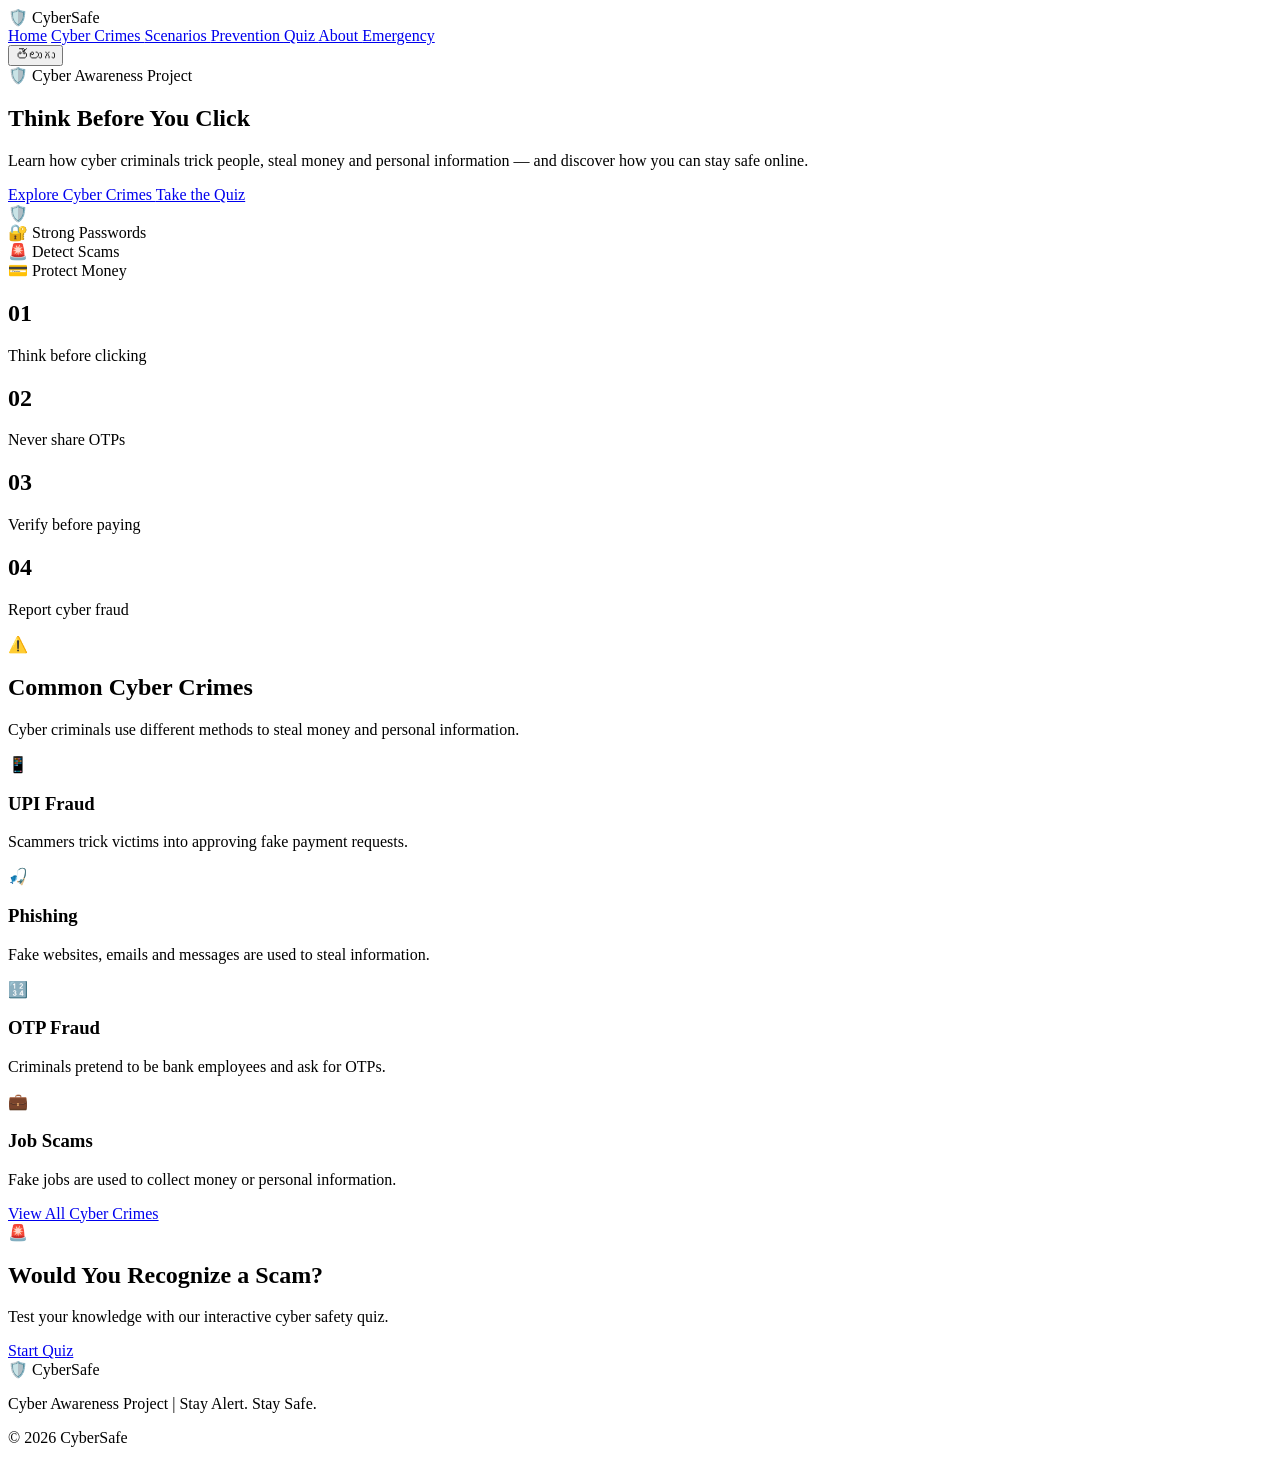
==== index.html @ 2a4e12ca "Add files via upload Initial Cybersafe website" ====
<!DOCTYPE html>
<html lang="en">
<head>
    <meta charset="UTF-8">
    <meta name="viewport" content="width=device-width, initial-scale=1.0">

    <title>CyberSafe | Cyber Crime Awareness</title>

    <link rel="stylesheet" href="css/style.css">

    <link rel="preconnect" href="https://fonts.googleapis.com">
    <link rel="preconnect" href="https://fonts.gstatic.com" crossorigin>
    <link href="https://fonts.googleapis.com/css2?family=Inter:wght@400;500;600;700;800&display=swap" rel="stylesheet">
</head>

<body>

<header class="navbar">

    <div class="logo">
        <span>🛡️</span>
        CyberSafe
    </div>

   <nav>
    <a href="index.html" data-en="Home" data-te="హోమ్">Home</a>

    <a href="crimes.html"
       data-en="Cyber Crimes"
       data-te="సైబర్ నేరాలు">
        Cyber Crimes
    </a>

    <a href="scenarios.html"
       data-en="Scenarios"
       data-te="సందర్భాలు">
        Scenarios
    </a>

    <a href="prevention.html"
       data-en="Prevention"
       data-te="నివారణ">
        Prevention
    </a>

    <a href="quiz.html"
       data-en="Quiz"
       data-te="క్విజ్">
        Quiz
    </a>

    <a href="about.html"
       data-en="About"
       data-te="గురించి">
        About
    </a>

    <a href="emergency.html"
       data-en="Emergency"
       data-te="ఎమర్జెన్సీ">
        Emergency
    </a>
</nav>

    <button id="languageBtn" class="language-btn">
        తెలుగు
    </button>

</header>


<main>

    <!-- HERO -->

    <section class="hero">

        <div class="hero-content">

            <div class="badge">
                🛡️ Cyber Awareness Project
            </div>

            <h1 data-en="Think Before You Click"
                data-te="క్లిక్ చేసే ముందు ఆలోచించండి">
                Think Before You Click
            </h1>

            <p data-en="Learn how cyber criminals trick people, steal money and personal information — and discover how you can stay safe online."
               data-te="సైబర్ నేరగాళ్లు ప్రజలను ఎలా మోసం చేస్తారు, డబ్బు మరియు వ్యక్తిగత సమాచారాన్ని ఎలా దొంగిలిస్తారు తెలుసుకోండి — ఆన్‌లైన్‌లో ఎలా సురక్షితంగా ఉండాలో తెలుసుకోండి.">
                Learn how cyber criminals trick people, steal money and personal information — and discover how you can stay safe online.
            </p>

            <div class="hero-buttons">

                <a href="crimes.html" class="btn primary"
                   data-en="Explore Cyber Crimes"
                   data-te="సైబర్ నేరాలను తెలుసుకోండి">
                    Explore Cyber Crimes
                </a>

                <a href="quiz.html" class="btn secondary"
                   data-en="Take the Quiz"
                   data-te="క్విజ్ ప్రారంభించండి">
                    Take the Quiz
                </a>

            </div>

        </div>

        <div class="hero-visual">

            <div class="shield">
                🛡️
            </div>

            <div class="floating-card card-one">
                🔐 Strong Passwords
            </div>

            <div class="floating-card card-two">
                🚨 Detect Scams
            </div>

            <div class="floating-card card-three">
                💳 Protect Money
            </div>

        </div>

    </section>


    <!-- STATISTICS -->

    <section class="stats">

        <div class="stat">
            <h2>01</h2>
            <p data-en="Think before clicking"
               data-te="క్లిక్ చేసే ముందు ఆలోచించండి">
                Think before clicking
            </p>
        </div>

        <div class="stat">
            <h2>02</h2>
            <p data-en="Never share OTPs"
               data-te="OTPలను ఎప్పుడూ పంచుకోవద్దు">
                Never share OTPs
            </p>
        </div>

        <div class="stat">
            <h2>03</h2>
            <p data-en="Verify before paying"
               data-te="చెల్లించే ముందు ధృవీకరించండి">
                Verify before paying
            </p>
        </div>

        <div class="stat">
            <h2>04</h2>
            <p data-en="Report cyber fraud"
               data-te="సైబర్ మోసాన్ని నివేదించండి">
                Report cyber fraud
            </p>
        </div>

    </section>


    <!-- CYBER CRIMES -->

    <section class="section">

        <div class="section-heading">

            <span>⚠️</span>

            <h2 data-en="Common Cyber Crimes"
                data-te="సాధారణ సైబర్ నేరాలు">
                Common Cyber Crimes
            </h2>

            <p data-en="Cyber criminals use different methods to steal money and personal information."
               data-te="సైబర్ నేరగాళ్లు డబ్బు మరియు వ్యక్తిగత సమాచారాన్ని దొంగిలించడానికి వివిధ పద్ధతులను ఉపయోగిస్తారు.">
                Cyber criminals use different methods to steal money and personal information.
            </p>

        </div>


        <div class="crime-grid">

            <div class="crime-card">
                <div class="crime-icon">📱</div>
                <h3 data-en="UPI Fraud" data-te="UPI మోసం">UPI Fraud</h3>
                <p data-en="Scammers trick victims into approving fake payment requests."
                   data-te="నకిలీ చెల్లింపు అభ్యర్థనలను ఆమోదించేలా మోసగాళ్లు బాధితులను మోసం చేస్తారు.">
                    Scammers trick victims into approving fake payment requests.
                </p>
            </div>


            <div class="crime-card">
                <div class="crime-icon">🎣</div>
                <h3 data-en="Phishing" data-te="ఫిషింగ్">Phishing</h3>
                <p data-en="Fake websites, emails and messages are used to steal information."
                   data-te="సమాచారాన్ని దొంగిలించడానికి నకిలీ వెబ్‌సైట్లు, ఇమెయిల్స్ మరియు సందేశాలను ఉపయోగిస్తారు.">
                    Fake websites, emails and messages are used to steal information.
                </p>
            </div>


            <div class="crime-card">
                <div class="crime-icon">🔢</div>
                <h3 data-en="OTP Fraud" data-te="OTP మోసం">OTP Fraud</h3>
                <p data-en="Criminals pretend to be bank employees and ask for OTPs."
                   data-te="నేరగాళ్లు బ్యాంక్ ఉద్యోగులుగా నటించి OTPలను అడుగుతారు.">
                    Criminals pretend to be bank employees and ask for OTPs.
                </p>
            </div>


            <div class="crime-card">
                <div class="crime-icon">💼</div>
                <h3 data-en="Job Scams" data-te="ఉద్యోగ మోసాలు">Job Scams</h3>
                <p data-en="Fake jobs are used to collect money or personal information."
                   data-te="నకిలీ ఉద్యోగాల పేరుతో డబ్బు లేదా వ్యక్తిగత సమాచారాన్ని సేకరిస్తారు.">
                    Fake jobs are used to collect money or personal information.
                </p>
            </div>

        </div>

        <div class="center-button">

            <a href="crimes.html" class="btn primary"
               data-en="View All Cyber Crimes"
               data-te="అన్ని సైబర్ నేరాలను చూడండి">
                View All Cyber Crimes
            </a>

        </div>

    </section>


    <!-- WARNING -->

    <section class="warning-section">

        <div class="warning-icon">
            🚨
        </div>

        <div>

            <h2 data-en="Would You Recognize a Scam?"
                data-te="మీరు మోసాన్ని గుర్తించగలరా?">
                Would You Recognize a Scam?
            </h2>

            <p data-en="Test your knowledge with our interactive cyber safety quiz."
               data-te="మా ఇంటరాక్టివ్ సైబర్ సేఫ్టీ క్విజ్‌తో మీ జ్ఞానాన్ని పరీక్షించుకోండి.">
                Test your knowledge with our interactive cyber safety quiz.
            </p>

        </div>

        <a href="quiz.html" class="btn light"
           data-en="Start Quiz"
           data-te="క్విజ్ ప్రారంభించండి">
            Start Quiz
        </a>

    </section>

</main>


<footer>

    <div class="footer-logo">
        🛡️ CyberSafe
    </div>

    <p data-en="Cyber Awareness Project | Stay Alert. Stay Safe."
       data-te="సైబర్ అవగాహన ప్రాజెక్ట్ | అప్రమత్తంగా ఉండండి. సురక్షితంగా ఉండండి.">
        Cyber Awareness Project | Stay Alert. Stay Safe.
    </p>

    <p>© 2026 CyberSafe</p>

</footer>


<script src="js/language.js"></script>
<script src="js/main.js"></script>

</body>
</html>
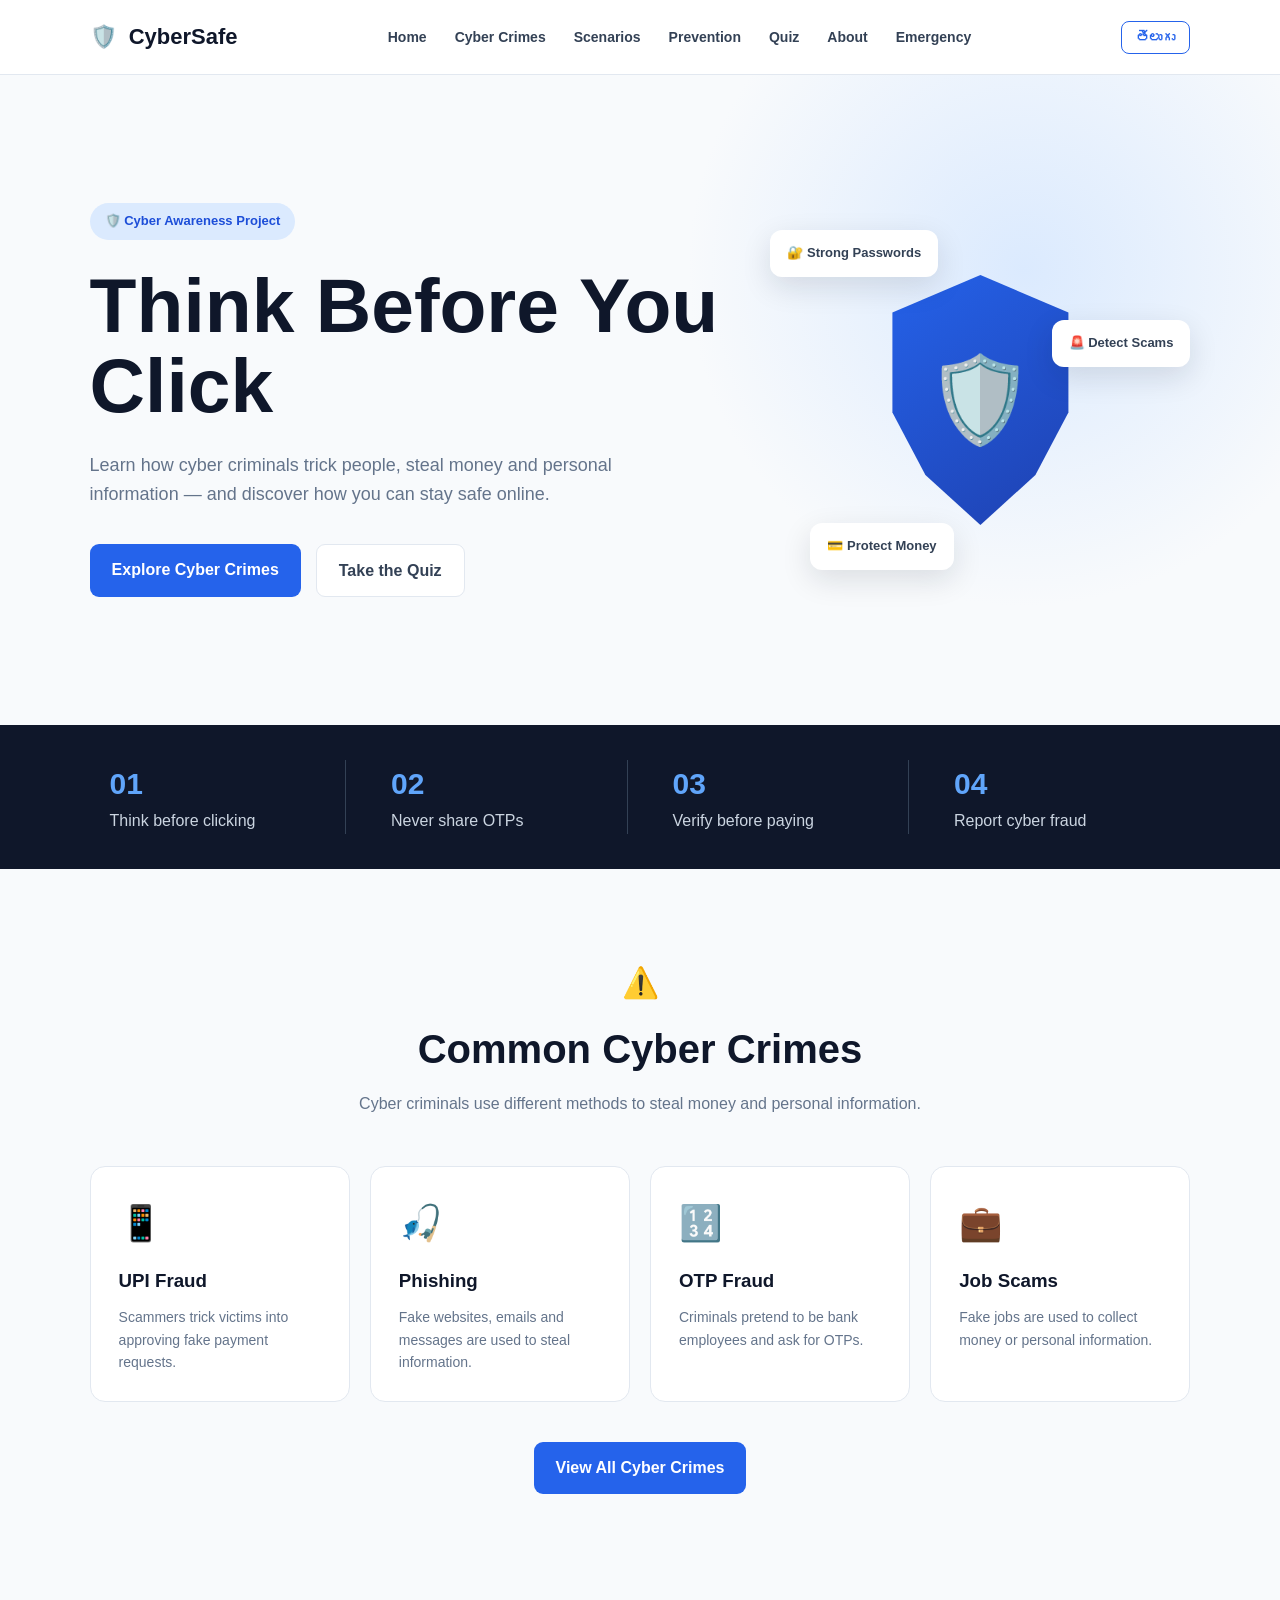
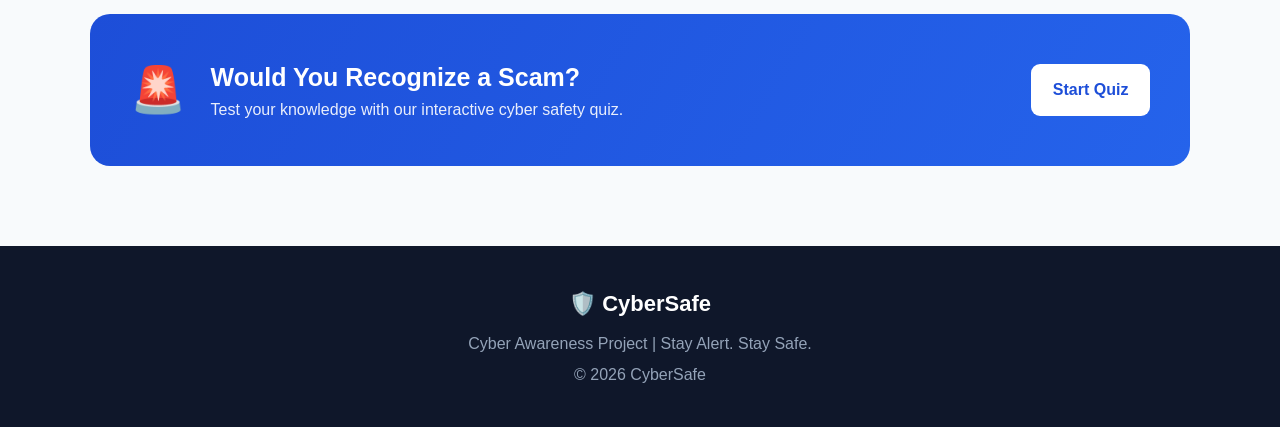
==== commit 57658f67: "fix stylesheet path" ====
--- a/index.html
+++ b/index.html
@@ -6,7 +6,7 @@
 
     <title>CyberSafe | Cyber Crime Awareness</title>
 
-    <link rel="stylesheet" href="css/style.css">
+    <link rel="stylesheet" href="style.css">
 
     <link rel="preconnect" href="https://fonts.googleapis.com">
     <link rel="preconnect" href="https://fonts.gstatic.com" crossorigin>
@@ -297,8 +297,8 @@
 </footer>
 
 
-<script src="js/language.js"></script>
-<script src="js/main.js"></script>
+<script src="language.js"></script>
+<script src="main.js"></script>
 
 </body>
-</html>+</html>
--- a/style.css
+++ b/style.css
@@ -0,0 +1,452 @@
+* {
+    margin: 0;
+    padding: 0;
+    box-sizing: border-box;
+}
+
+:root {
+    --primary: #2563eb;
+    --dark: #0f172a;
+    --dark2: #1e293b;
+    --text: #334155;
+    --light: #f8fafc;
+    --white: #ffffff;
+    --danger: #ef4444;
+    --border: #e2e8f0;
+}
+
+body {
+    font-family: "Inter", sans-serif;
+    background: #f8fafc;
+    color: var(--text);
+    line-height: 1.6;
+}
+
+a {
+    text-decoration: none;
+    color: inherit;
+}
+
+
+/* NAVBAR */
+
+.navbar {
+    height: 75px;
+    background: white;
+    display: flex;
+    align-items: center;
+    justify-content: space-between;
+    padding: 0 7%;
+    border-bottom: 1px solid var(--border);
+    position: sticky;
+    top: 0;
+    z-index: 1000;
+}
+
+.logo {
+    font-size: 22px;
+    font-weight: 800;
+    color: var(--dark);
+}
+
+.logo span {
+    margin-right: 6px;
+}
+
+.navbar nav {
+    display: flex;
+    gap: 28px;
+}
+
+.navbar nav a {
+    font-size: 14px;
+    font-weight: 600;
+    transition: 0.3s;
+}
+
+.navbar nav a:hover {
+    color: var(--primary);
+}
+
+.language-btn {
+    border: 1px solid var(--primary);
+    background: white;
+    color: var(--primary);
+    padding: 8px 14px;
+    border-radius: 8px;
+    cursor: pointer;
+    font-weight: 600;
+}
+
+
+/* HERO */
+
+.hero {
+    min-height: 650px;
+    padding: 80px 7%;
+    display: flex;
+    align-items: center;
+    justify-content: space-between;
+    background:
+        radial-gradient(circle at 80% 30%, #dbeafe, transparent 30%),
+        #f8fafc;
+}
+
+.hero-content {
+    max-width: 650px;
+}
+
+.badge {
+    display: inline-block;
+    background: #dbeafe;
+    color: #1d4ed8;
+    padding: 8px 15px;
+    border-radius: 30px;
+    font-size: 13px;
+    font-weight: 600;
+    margin-bottom: 25px;
+}
+
+.hero h1 {
+    font-size: clamp(45px, 6vw, 78px);
+    line-height: 1.05;
+    color: var(--dark);
+    margin-bottom: 25px;
+    font-weight: 800;
+}
+
+.hero p {
+    font-size: 18px;
+    max-width: 600px;
+    margin-bottom: 35px;
+    color: #64748b;
+}
+
+.hero-buttons {
+    display: flex;
+    gap: 15px;
+}
+
+.btn {
+    display: inline-block;
+    padding: 13px 22px;
+    border-radius: 9px;
+    font-weight: 600;
+    transition: 0.3s;
+}
+
+.btn:hover {
+    transform: translateY(-3px);
+}
+
+.primary {
+    background: var(--primary);
+    color: white;
+}
+
+.secondary {
+    border: 1px solid var(--border);
+    background: white;
+}
+
+.light {
+    background: white;
+    color: #1d4ed8;
+}
+
+
+/* HERO VISUAL */
+
+.hero-visual {
+    width: 420px;
+    height: 420px;
+    position: relative;
+    display: flex;
+    align-items: center;
+    justify-content: center;
+}
+
+.shield {
+    width: 220px;
+    height: 250px;
+    background: linear-gradient(145deg, #2563eb, #1e40af);
+    clip-path: polygon(
+        50% 0%,
+        90% 15%,
+        90% 55%,
+        75% 80%,
+        50% 100%,
+        25% 80%,
+        10% 55%,
+        10% 15%
+    );
+    display: flex;
+    justify-content: center;
+    align-items: center;
+    font-size: 85px;
+    filter: drop-shadow(0 20px 30px rgba(37, 99, 235, 0.3));
+}
+
+.floating-card {
+    position: absolute;
+    background: white;
+    padding: 13px 17px;
+    border-radius: 12px;
+    box-shadow: 0 10px 30px rgba(15, 23, 42, 0.12);
+    font-size: 13px;
+    font-weight: 600;
+}
+
+.card-one {
+    top: 40px;
+    left: 0;
+}
+
+.card-two {
+    right: 0;
+    top: 130px;
+}
+
+.card-three {
+    bottom: 40px;
+    left: 40px;
+}
+
+
+/* STATS */
+
+.stats {
+    background: var(--dark);
+    color: white;
+    display: grid;
+    grid-template-columns: repeat(4, 1fr);
+    padding: 35px 7%;
+    gap: 25px;
+}
+
+.stat {
+    border-right: 1px solid #334155;
+    padding-left: 20px;
+}
+
+.stat:last-child {
+    border: none;
+}
+
+.stat h2 {
+    font-size: 30px;
+    color: #60a5fa;
+}
+
+.stat p {
+    color: #cbd5e1;
+}
+
+
+/* SECTIONS */
+
+.section {
+    padding: 90px 7%;
+}
+
+.section-heading {
+    text-align: center;
+    max-width: 700px;
+    margin: auto;
+    margin-bottom: 50px;
+}
+
+.section-heading span {
+    font-size: 30px;
+}
+
+.section-heading h2 {
+    font-size: 40px;
+    color: var(--dark);
+    margin: 10px 0;
+}
+
+.section-heading p {
+    color: #64748b;
+}
+
+
+/* CRIME CARDS */
+
+.crime-grid {
+    display: grid;
+    grid-template-columns: repeat(4, 1fr);
+    gap: 20px;
+}
+
+.crime-card {
+    background: white;
+    padding: 28px;
+    border: 1px solid var(--border);
+    border-radius: 15px;
+    transition: 0.3s;
+}
+
+.crime-card:hover {
+    transform: translateY(-8px);
+    box-shadow: 0 15px 35px rgba(15, 23, 42, 0.1);
+}
+
+.crime-icon {
+    font-size: 35px;
+    margin-bottom: 15px;
+}
+
+.crime-card h3 {
+    color: var(--dark);
+    margin-bottom: 10px;
+}
+
+.crime-card p {
+    font-size: 14px;
+    color: #64748b;
+}
+
+.center-button {
+    text-align: center;
+    margin-top: 40px;
+}
+
+
+/* WARNING */
+
+.warning-section {
+    margin: 30px 7% 80px;
+    background: linear-gradient(120deg, #1d4ed8, #2563eb);
+    color: white;
+    border-radius: 20px;
+    padding: 40px;
+    display: flex;
+    align-items: center;
+    gap: 25px;
+}
+
+.warning-icon {
+    font-size: 45px;
+}
+
+.warning-section h2 {
+    font-size: 25px;
+}
+
+.warning-section p {
+    opacity: 0.9;
+}
+
+.warning-section .btn {
+    margin-left: auto;
+}
+
+
+/* FOOTER */
+
+footer {
+    background: var(--dark);
+    color: white;
+    padding: 40px 7%;
+    text-align: center;
+}
+
+.footer-logo {
+    font-size: 22px;
+    font-weight: 800;
+    margin-bottom: 10px;
+}
+
+footer p {
+    color: #94a3b8;
+    margin-top: 5px;
+}
+
+
+/* RESPONSIVE */
+
+@media (max-width: 1000px) {
+
+    .navbar nav {
+        gap: 12px;
+    }
+
+    .hero {
+        flex-direction: column;
+        text-align: center;
+    }
+
+    .hero p {
+        margin-left: auto;
+        margin-right: auto;
+    }
+
+    .hero-buttons {
+        justify-content: center;
+    }
+
+    .hero-visual {
+        margin-top: 50px;
+    }
+
+    .crime-grid {
+        grid-template-columns: repeat(2, 1fr);
+    }
+
+    .stats {
+        grid-template-columns: repeat(2, 1fr);
+    }
+}
+
+
+@media (max-width: 700px) {
+
+    .navbar {
+        padding: 0 20px;
+    }
+
+    .navbar nav {
+        display: none;
+    }
+
+    .hero {
+        padding: 60px 20px;
+    }
+
+    .hero h1 {
+        font-size: 48px;
+    }
+
+    .hero-visual {
+        transform: scale(0.8);
+    }
+
+    .crime-grid {
+        grid-template-columns: 1fr;
+    }
+
+    .stats {
+        grid-template-columns: 1fr;
+    }
+
+    .stat {
+        border-right: none;
+        border-bottom: 1px solid #334155;
+        padding: 15px;
+    }
+
+    .warning-section {
+        margin: 20px;
+        flex-direction: column;
+        text-align: center;
+    }
+
+    .warning-section .btn {
+        margin: 10px 0 0;
+    }
+
+    .section {
+        padding: 60px 20px;
+    }
+}
